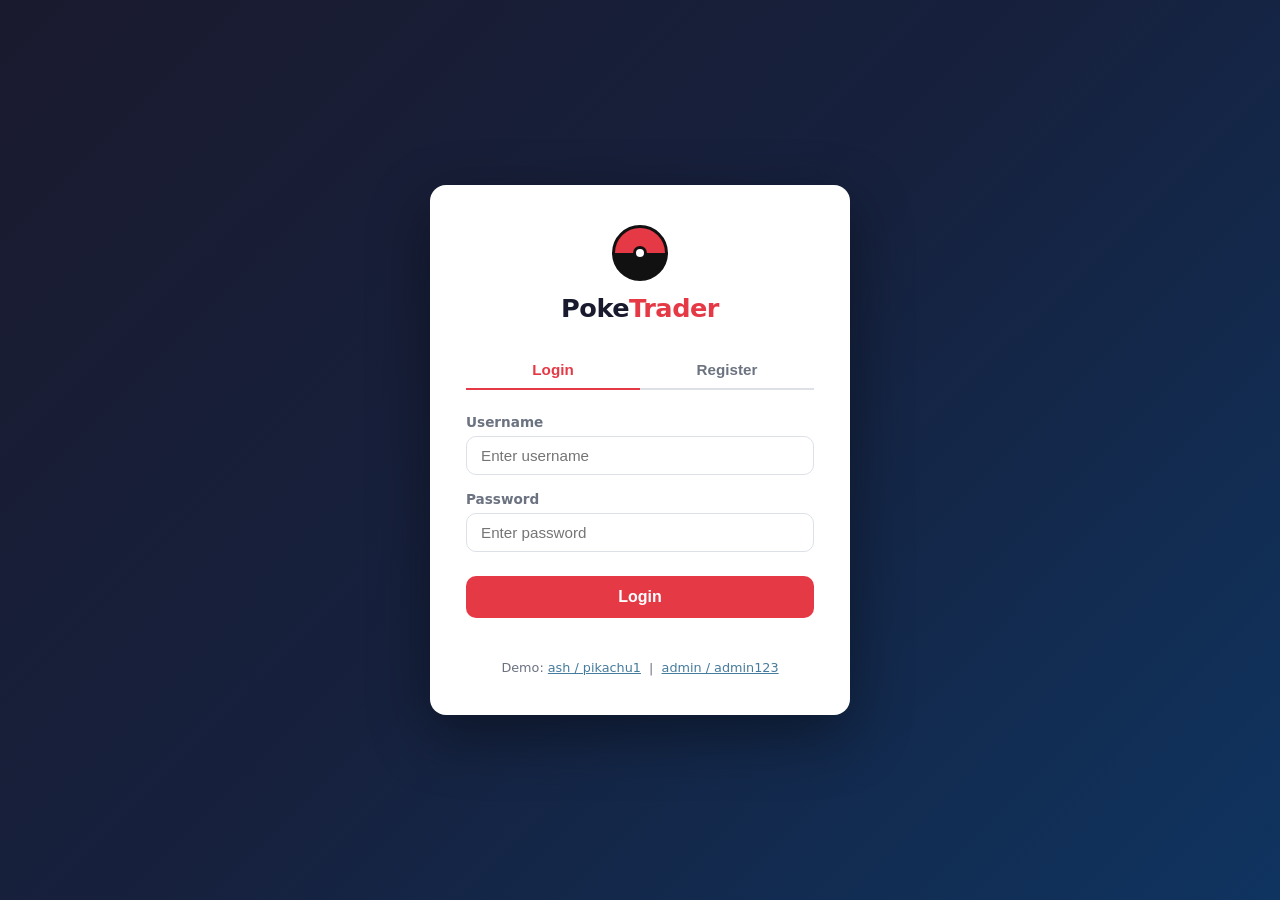
==== frontend/index.html @ fb7bc0c5 "Adding simple frontend with demo login and data display functionality" ====
<!DOCTYPE html>
<html lang="en">
<head>
  <meta charset="UTF-8">
  <meta name="viewport" content="width=device-width, initial-scale=1.0">
  <title>PokeTrader — Login</title>
  <link rel="stylesheet" href="style.css">
</head>
<body class="auth-page">

  <div class="auth-card">
    <div class="auth-logo">
      <div class="ball"></div>
      <h1>Poke<span>Trader</span></h1>
    </div>

    <div class="tab-row">
      <button class="tab-btn active" id="tab-login" onclick="showTab('login')">Login</button>
      <button class="tab-btn"        id="tab-reg"   onclick="showTab('register')">Register</button>
    </div>

    <!-- LOGIN FORM -->
    <form id="login-form" onsubmit="handleLogin(event)">
      <div class="form-group">
        <label>Username</label>
        <input type="text" id="login-username" placeholder="Enter username" autocomplete="username" required>
      </div>
      <div class="form-group">
        <label>Password</label>
        <input type="password" id="login-password" placeholder="Enter password" autocomplete="current-password" required>
      </div>
      <button type="submit" class="btn-primary">Login</button>
      <div class="error-msg" id="login-error"></div>
      <p class="demo-hint">Demo: <a onclick="fillDemo('ash','pikachu1')">ash / pikachu1</a> &nbsp;|&nbsp; <a onclick="fillDemo('admin','admin123')">admin / admin123</a></p>
    </form>

    <!-- REGISTER FORM -->
    <form id="register-form" class="hidden" onsubmit="handleRegister(event)">
      <div class="form-group half-row">
        <div class="form-group">
          <label>First Name</label>
          <input type="text" id="reg-first" placeholder="Ash" required>
        </div>
        <div class="form-group">
          <label>Last Name</label>
          <input type="text" id="reg-last" placeholder="Ketchum" required>
        </div>
      </div>
      <div class="form-group">
        <label>Username</label>
        <input type="text" id="reg-username" placeholder="Choose a username" required>
      </div>
      <div class="form-group">
        <label>Password <small style="font-weight:400">(min 8 chars)</small></label>
        <input type="password" id="reg-password" placeholder="Create a password" minlength="8" required>
      </div>
      <div class="form-group">
        <label>Confirm Password</label>
        <input type="password" id="reg-confirm" placeholder="Repeat password" required>
      </div>
      <button type="submit" class="btn-primary">Create Account</button>
      <div class="error-msg" id="reg-error"></div>
    </form>
  </div>

  <script src="data.js"></script>
  <script>
    // Redirect if already logged in
    if (sessionStorage.getItem('pt_user')) {
      window.location.href = 'dashboard.html';
    }

    function showTab(tab) {
      const isLogin = tab === 'login';
      document.getElementById('login-form').classList.toggle('hidden', !isLogin);
      document.getElementById('register-form').classList.toggle('hidden', isLogin);
      document.getElementById('tab-login').classList.toggle('active', isLogin);
      document.getElementById('tab-reg').classList.toggle('active', !isLogin);
    }

    function fillDemo(u, p) {
      document.getElementById('login-username').value = u;
      document.getElementById('login-password').value = p;
    }

    function handleLogin(e) {
      e.preventDefault();
      const username = document.getElementById('login-username').value.trim();
      const password = document.getElementById('login-password').value;
      const errEl = document.getElementById('login-error');
      errEl.textContent = '';

      // In production: POST /api/auth/login  { username, password }
      const user = MOCK_USERS.find(u => u.username === username && u.password === password);
      if (!user) {
        errEl.textContent = 'Invalid username or password.';
        return;
      }

      // Store session (in production: store JWT token from API response)
      sessionStorage.setItem('pt_user', JSON.stringify({
        id: user.id, username: user.username,
        firstName: user.firstName, lastName: user.lastName, role: user.role
      }));
      // Initialize an empty collection for this user if none exists
      if (!localStorage.getItem(`pt_collection_${user.id}`)) {
        localStorage.setItem(`pt_collection_${user.id}`, JSON.stringify([]));
      }
      window.location.href = 'dashboard.html';
    }

    function handleRegister(e) {
      e.preventDefault();
      const first    = document.getElementById('reg-first').value.trim();
      const last     = document.getElementById('reg-last').value.trim();
      const username = document.getElementById('reg-username').value.trim();
      const password = document.getElementById('reg-password').value;
      const confirm  = document.getElementById('reg-confirm').value;
      const errEl    = document.getElementById('reg-error');
      errEl.textContent = '';

      // Validate (mirrors DB constraints)
      if (/\d/.test(first) || /\d/.test(last)) {
        errEl.textContent = 'Names must not contain numbers.'; return;
      }
      if (password.length < 8) {
        errEl.textContent = 'Password must be at least 8 characters.'; return;
      }
      if (password !== confirm) {
        errEl.textContent = 'Passwords do not match.'; return;
      }
      if (MOCK_USERS.some(u => u.username === username)) {
        errEl.textContent = 'Username already taken.'; return;
      }

      // In production: POST /api/auth/register  { firstName, lastName, username, password }
      const newUser = { id: MOCK_USERS.length + 1, username, password, firstName: first, lastName: last, role: 'User' };
      MOCK_USERS.push(newUser);

      sessionStorage.setItem('pt_user', JSON.stringify({
        id: newUser.id, username, firstName: first, lastName: last, role: 'User'
      }));
      localStorage.setItem(`pt_collection_${newUser.id}`, JSON.stringify([]));
      window.location.href = 'dashboard.html';
    }
  </script>
</body>
</html>
---- frontend/style.css ----
*, *::before, *::after { box-sizing: border-box; margin: 0; padding: 0; }

:root {
  --fire:       #e8623a;
  --water:      #4a90d9;
  --grass:      #5aad50;
  --psychic:    #d95f8e;
  --lightning:  #e8c437;
  --fighting:   #b84040;
  --colorless:  #8a8a8a;
  --trainer:    #7b5ea7;
  --energy:     #4aa88a;

  --bg:         #f0f2f5;
  --surface:    #ffffff;
  --border:     #dde1e7;
  --text:       #1a1a2e;
  --text-muted: #6b7280;
  --accent:     #e63946;
  --accent2:    #457b9d;
  --sidebar-w:  220px;
  --radius:     10px;
}

body { font-family: 'Segoe UI', system-ui, sans-serif; background: var(--bg); color: var(--text); min-height: 100vh; }

/* ── AUTH PAGE ──────────────────────────────── */
.auth-page {
  min-height: 100vh;
  display: flex;
  align-items: center;
  justify-content: center;
  background: linear-gradient(135deg, #1a1a2e 0%, #16213e 50%, #0f3460 100%);
}

.auth-card {
  background: var(--surface);
  border-radius: 16px;
  padding: 40px 36px;
  width: 100%;
  max-width: 420px;
  box-shadow: 0 20px 60px rgba(0,0,0,.4);
}

.auth-logo {
  text-align: center;
  margin-bottom: 28px;
}
.auth-logo .ball {
  width: 56px; height: 56px;
  border-radius: 50%;
  background: linear-gradient(to bottom, var(--accent) 50%, #111 50%);
  border: 3px solid #111;
  margin: 0 auto 12px;
  position: relative;
}
.auth-logo .ball::after {
  content: '';
  position: absolute;
  width: 14px; height: 14px;
  background: #fff;
  border: 3px solid #111;
  border-radius: 50%;
  top: 50%; left: 50%;
  transform: translate(-50%, -50%);
}
.auth-logo h1 { font-size: 1.6rem; font-weight: 800; letter-spacing: -.5px; }
.auth-logo h1 span { color: var(--accent); }

.tab-row {
  display: flex;
  border-bottom: 2px solid var(--border);
  margin-bottom: 24px;
}
.tab-btn {
  flex: 1; padding: 10px; border: none; background: none; cursor: pointer;
  font-size: .95rem; font-weight: 600; color: var(--text-muted);
  transition: color .2s;
}
.tab-btn.active { color: var(--accent); border-bottom: 2px solid var(--accent); margin-bottom: -2px; }

.form-group { margin-bottom: 16px; }
.form-group label { display: block; font-size: .85rem; font-weight: 600; margin-bottom: 6px; color: var(--text-muted); }
.form-group input {
  width: 100%; padding: 10px 14px;
  border: 1.5px solid var(--border); border-radius: var(--radius);
  font-size: .95rem; outline: none; transition: border-color .2s;
}
.form-group input:focus { border-color: var(--accent2); }
.form-group.half-row { display: flex; gap: 12px; }
.form-group.half-row .form-group { flex: 1; margin-bottom: 0; }

.btn-primary {
  width: 100%; padding: 12px;
  background: var(--accent); color: #fff;
  border: none; border-radius: var(--radius);
  font-size: 1rem; font-weight: 700; cursor: pointer;
  transition: background .2s, transform .1s;
  margin-top: 8px;
}
.btn-primary:hover { background: #c0202d; }
.btn-primary:active { transform: scale(.98); }

.error-msg { color: var(--accent); font-size: .83rem; margin-top: 10px; text-align: center; min-height: 18px; }
.demo-hint { font-size: .8rem; color: var(--text-muted); text-align: center; margin-top: 14px; }
.demo-hint a { color: var(--accent2); cursor: pointer; text-decoration: underline; }

/* ── DASHBOARD LAYOUT ───────────────────────── */
.app { display: flex; min-height: 100vh; }

.sidebar {
  width: var(--sidebar-w);
  background: #1a1a2e;
  color: #c9d1d9;
  display: flex;
  flex-direction: column;
  position: fixed;
  top: 0; left: 0; bottom: 0;
  z-index: 100;
}
.sidebar-logo {
  padding: 20px 18px;
  border-bottom: 1px solid #2d2d4e;
  display: flex; align-items: center; gap: 10px;
}
.sidebar-logo .ball-sm {
  width: 28px; height: 28px; border-radius: 50%;
  background: linear-gradient(to bottom, var(--accent) 50%, #555 50%);
  border: 2px solid #888; flex-shrink: 0;
  position: relative;
}
.sidebar-logo .ball-sm::after {
  content: ''; position: absolute;
  width: 7px; height: 7px; background: #fff;
  border: 2px solid #888; border-radius: 50%;
  top: 50%; left: 50%; transform: translate(-50%, -50%);
}
.sidebar-logo span { font-weight: 800; font-size: 1.05rem; color: #fff; }

.nav-item {
  display: flex; align-items: center; gap: 10px;
  padding: 12px 18px; cursor: pointer;
  font-size: .9rem; font-weight: 500;
  transition: background .15s, color .15s;
  border-left: 3px solid transparent;
}
.nav-item:hover { background: rgba(255,255,255,.06); }
.nav-item.active { background: rgba(230,57,70,.15); color: #fff; border-left-color: var(--accent); }
.nav-item .icon { font-size: 1.1rem; }

.sidebar-user {
  margin-top: auto;
  padding: 14px 18px;
  border-top: 1px solid #2d2d4e;
  display: flex; align-items: center; gap: 10px;
}
.avatar {
  width: 34px; height: 34px; border-radius: 50%;
  background: var(--accent2); color: #fff;
  display: flex; align-items: center; justify-content: center;
  font-weight: 700; font-size: .9rem; flex-shrink: 0;
}
.sidebar-user-info { flex: 1; overflow: hidden; }
.sidebar-user-info .name { font-size: .88rem; font-weight: 600; color: #fff; white-space: nowrap; overflow: hidden; text-overflow: ellipsis; }
.sidebar-user-info .role { font-size: .75rem; color: #8b8fa8; }
.logout-btn { background: none; border: none; color: #8b8fa8; cursor: pointer; font-size: 1.1rem; padding: 4px; transition: color .2s; }
.logout-btn:hover { color: var(--accent); }

.main { margin-left: var(--sidebar-w); flex: 1; padding: 28px 32px; }

.page-header { margin-bottom: 24px; }
.page-header h2 { font-size: 1.5rem; font-weight: 800; }
.page-header p { color: var(--text-muted); font-size: .9rem; margin-top: 4px; }

/* ── CARDS & FILTERS ────────────────────────── */
.filter-bar {
  display: flex; flex-wrap: wrap; gap: 10px; align-items: center;
  margin-bottom: 20px;
}
.search-input {
  padding: 8px 14px; border: 1.5px solid var(--border);
  border-radius: 8px; font-size: .9rem; outline: none;
  min-width: 220px; transition: border-color .2s;
}
.search-input:focus { border-color: var(--accent2); }

.type-filter { display: flex; flex-wrap: wrap; gap: 6px; }
.type-chip {
  padding: 4px 12px; border-radius: 20px; border: 1.5px solid;
  font-size: .78rem; font-weight: 700; cursor: pointer;
  transition: opacity .2s, transform .1s;
  text-transform: uppercase; letter-spacing: .3px;
}
.type-chip:hover { opacity: .8; }
.type-chip.active { color: #fff !important; }
.type-chip[data-type="All"]     { border-color: var(--text); color: var(--text); }
.type-chip[data-type="All"].active { background: var(--text); }
.type-chip[data-type="Fire"]    { border-color: var(--fire);      color: var(--fire);      }
.type-chip[data-type="Fire"].active    { background: var(--fire);      }
.type-chip[data-type="Water"]   { border-color: var(--water);     color: var(--water);     }
.type-chip[data-type="Water"].active   { background: var(--water);     }
.type-chip[data-type="Grass"]   { border-color: var(--grass);     color: var(--grass);     }
.type-chip[data-type="Grass"].active   { background: var(--grass);     }
.type-chip[data-type="Psychic"] { border-color: var(--psychic);   color: var(--psychic);   }
.type-chip[data-type="Psychic"].active { background: var(--psychic);   }
.type-chip[data-type="Lightning"]{ border-color: var(--lightning); color: var(--lightning); }
.type-chip[data-type="Lightning"].active{ background: var(--lightning); }
.type-chip[data-type="Fighting"]{ border-color: var(--fighting);  color: var(--fighting);  }
.type-chip[data-type="Fighting"].active{ background: var(--fighting);  }
.type-chip[data-type="Colorless"]{ border-color: var(--colorless); color: var(--colorless); }
.type-chip[data-type="Colorless"].active{ background: var(--colorless); }
.type-chip[data-type="Trainer"] { border-color: var(--trainer);   color: var(--trainer);   }
.type-chip[data-type="Trainer"].active { background: var(--trainer);   }
.type-chip[data-type="Energy"]  { border-color: var(--energy);    color: var(--energy);    }
.type-chip[data-type="Energy"].active  { background: var(--energy);    }

.results-count { font-size: .83rem; color: var(--text-muted); margin-bottom: 14px; }

.cards-grid {
  display: grid;
  grid-template-columns: repeat(auto-fill, minmax(170px, 1fr));
  gap: 14px;
}

.card-tile {
  background: var(--surface);
  border-radius: 12px;
  padding: 16px 14px;
  border: 1.5px solid var(--border);
  cursor: pointer;
  transition: transform .15s, box-shadow .15s, border-color .15s;
  position: relative;
  overflow: hidden;
}
.card-tile:hover { transform: translateY(-3px); box-shadow: 0 8px 24px rgba(0,0,0,.1); }
.card-tile.in-collection { border-color: var(--grass); }
.card-tile .holo-badge {
  position: absolute; top: 8px; right: 8px;
  background: linear-gradient(135deg, gold, #e63946);
  color: #fff; font-size: .65rem; font-weight: 800;
  padding: 2px 6px; border-radius: 4px; letter-spacing: .3px;
}

.card-art {
  height: 80px;
  border-radius: 8px;
  margin-bottom: 10px;
  display: flex; align-items: center; justify-content: center;
  font-size: 2.2rem;
}
.card-name { font-weight: 700; font-size: .9rem; margin-bottom: 6px; line-height: 1.2; }
.card-meta { display: flex; align-items: center; justify-content: space-between; margin-bottom: 6px; }
.hp-badge { font-size: .75rem; font-weight: 700; color: var(--text-muted); }
.hp-badge strong { color: var(--accent); }
.type-badge {
  font-size: .7rem; font-weight: 700;
  padding: 2px 8px; border-radius: 10px;
  color: #fff; text-transform: uppercase; letter-spacing: .3px;
}
.card-set { font-size: .72rem; color: var(--text-muted); }
.add-btn, .rem-btn {
  margin-top: 10px; width: 100%; padding: 6px;
  border-radius: 6px; border: none; font-size: .8rem; font-weight: 700;
  cursor: pointer; transition: background .15s;
}
.add-btn { background: #edf7ed; color: var(--grass); }
.add-btn:hover { background: var(--grass); color: #fff; }
.rem-btn { background: #fdecea; color: var(--accent); }
.rem-btn:hover { background: var(--accent); color: #fff; }

/* ── COLLECTION VIEW ────────────────────────── */
.collection-header {
  display: flex; align-items: center; justify-content: space-between;
  margin-bottom: 20px; flex-wrap: wrap; gap: 10px;
}
.collection-name { font-size: 1.1rem; font-weight: 700; }
.stats-row { display: flex; gap: 16px; flex-wrap: wrap; margin-bottom: 20px; }
.stat-card {
  background: var(--surface); border: 1.5px solid var(--border);
  border-radius: var(--radius); padding: 14px 18px; min-width: 120px;
}
.stat-card .stat-val { font-size: 1.8rem; font-weight: 800; }
.stat-card .stat-lbl { font-size: .78rem; color: var(--text-muted); margin-top: 2px; }

/* ── TRADES VIEW ────────────────────────────── */
.trade-list { display: flex; flex-direction: column; gap: 12px; }
.trade-card {
  background: var(--surface); border: 1.5px solid var(--border);
  border-radius: var(--radius); padding: 16px 20px;
  display: flex; align-items: center; gap: 16px; flex-wrap: wrap;
}
.trade-arrow { font-size: 1.4rem; color: var(--text-muted); }
.trade-side { display: flex; flex-direction: column; gap: 3px; }
.trade-side .who { font-size: .78rem; color: var(--text-muted); }
.trade-side .what { font-weight: 700; font-size: .9rem; }
.trade-actions { margin-left: auto; display: flex; gap: 8px; }
.btn-accept, .btn-deny {
  padding: 6px 14px; border-radius: 6px; border: none;
  font-size: .82rem; font-weight: 700; cursor: pointer; transition: background .15s;
}
.btn-accept { background: #edf7ed; color: var(--grass); }
.btn-accept:hover { background: var(--grass); color: #fff; }
.btn-deny { background: #fdecea; color: var(--accent); }
.btn-deny:hover { background: var(--accent); color: #fff; }
.status-pill {
  padding: 3px 10px; border-radius: 10px;
  font-size: .75rem; font-weight: 700;
}
.status-Request  { background: #fff3cd; color: #856404; }
.status-Accepted { background: #d1e7dd; color: #0f5132; }
.status-Denied   { background: #f8d7da; color: #842029; }
.status-Blocked  { background: #e2e3e5; color: #41464b; }

/* ── MODAL ──────────────────────────────────── */
.modal-overlay {
  position: fixed; inset: 0;
  background: rgba(0,0,0,.5); z-index: 200;
  display: flex; align-items: center; justify-content: center;
  opacity: 0; pointer-events: none; transition: opacity .2s;
}
.modal-overlay.open { opacity: 1; pointer-events: all; }
.modal {
  background: var(--surface); border-radius: 16px;
  padding: 28px 28px; max-width: 420px; width: 100%;
  box-shadow: 0 20px 60px rgba(0,0,0,.3);
  transform: scale(.95); transition: transform .2s;
}
.modal-overlay.open .modal { transform: scale(1); }
.modal h3 { font-size: 1.2rem; margin-bottom: 16px; }
.modal .close-btn { float: right; background: none; border: none; font-size: 1.3rem; cursor: pointer; color: var(--text-muted); margin-top: -4px; }
.modal-body { font-size: .9rem; line-height: 1.6; }
.modal-detail { display: flex; gap: 8px; margin-bottom: 6px; }
.modal-detail .lbl { font-weight: 600; min-width: 90px; color: var(--text-muted); }

/* ── EMPTY STATE ────────────────────────────── */
.empty-state { text-align: center; padding: 60px 20px; color: var(--text-muted); }
.empty-state .icon { font-size: 3rem; margin-bottom: 12px; }
.empty-state p { font-size: 1rem; }

/* ── TOAST ──────────────────────────────────── */
.toast-container { position: fixed; bottom: 24px; right: 24px; z-index: 300; display: flex; flex-direction: column; gap: 8px; }
.toast {
  background: #1a1a2e; color: #fff;
  padding: 10px 18px; border-radius: 8px;
  font-size: .88rem; box-shadow: 0 4px 14px rgba(0,0,0,.3);
  animation: slideIn .25s ease;
}
@keyframes slideIn { from { transform: translateX(40px); opacity: 0; } to { transform: translateX(0); opacity: 1; } }

/* ── HIDDEN ─────────────────────────────────── */
.hidden { display: none !important; }
.page { display: none; }
.page.active { display: block; }
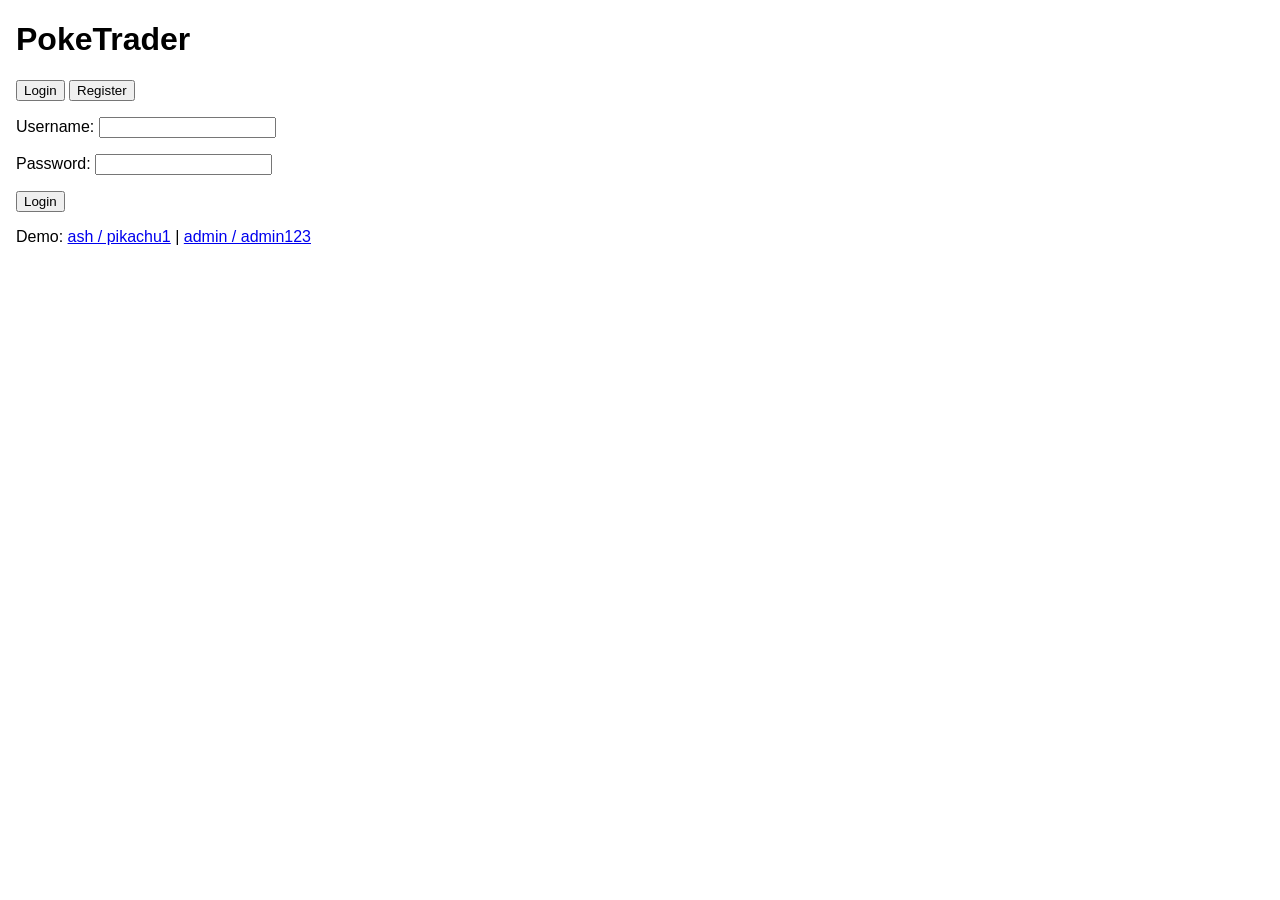
==== commit 90f5ef78: "Adding frontend using existing sql data and appropriately constructed frontend" ====
--- a/frontend/index.html
+++ b/frontend/index.html
@@ -2,147 +2,87 @@
 <html lang="en">
 <head>
   <meta charset="UTF-8">
-  <meta name="viewport" content="width=device-width, initial-scale=1.0">
   <title>PokeTrader — Login</title>
   <link rel="stylesheet" href="style.css">
 </head>
-<body class="auth-page">
+<body>
 
-  <div class="auth-card">
-    <div class="auth-logo">
-      <div class="ball"></div>
-      <h1>Poke<span>Trader</span></h1>
-    </div>
+<h1>PokeTrader</h1>
 
-    <div class="tab-row">
-      <button class="tab-btn active" id="tab-login" onclick="showTab('login')">Login</button>
-      <button class="tab-btn"        id="tab-reg"   onclick="showTab('register')">Register</button>
-    </div>
+<div>
+  <button onclick="showTab('login')">Login</button>
+  <button onclick="showTab('register')">Register</button>
+</div>
 
-    <!-- LOGIN FORM -->
-    <form id="login-form" onsubmit="handleLogin(event)">
-      <div class="form-group">
-        <label>Username</label>
-        <input type="text" id="login-username" placeholder="Enter username" autocomplete="username" required>
-      </div>
-      <div class="form-group">
-        <label>Password</label>
-        <input type="password" id="login-password" placeholder="Enter password" autocomplete="current-password" required>
-      </div>
-      <button type="submit" class="btn-primary">Login</button>
-      <div class="error-msg" id="login-error"></div>
-      <p class="demo-hint">Demo: <a onclick="fillDemo('ash','pikachu1')">ash / pikachu1</a> &nbsp;|&nbsp; <a onclick="fillDemo('admin','admin123')">admin / admin123</a></p>
-    </form>
+<form id="login-form" onsubmit="handleLogin(event)">
+  <p><label>Username: <input type="text" id="login-username" required></label></p>
+  <p><label>Password: <input type="password" id="login-password" required></label></p>
+  <p><button type="submit">Login</button></p>
+  <p id="login-error" style="color:red"></p>
+  <p>Demo: <a href="#" onclick="fillDemo('ash','pikachu1')">ash / pikachu1</a> | <a href="#" onclick="fillDemo('admin','admin123')">admin / admin123</a></p>
+</form>
 
-    <!-- REGISTER FORM -->
-    <form id="register-form" class="hidden" onsubmit="handleRegister(event)">
-      <div class="form-group half-row">
-        <div class="form-group">
-          <label>First Name</label>
-          <input type="text" id="reg-first" placeholder="Ash" required>
-        </div>
-        <div class="form-group">
-          <label>Last Name</label>
-          <input type="text" id="reg-last" placeholder="Ketchum" required>
-        </div>
-      </div>
-      <div class="form-group">
-        <label>Username</label>
-        <input type="text" id="reg-username" placeholder="Choose a username" required>
-      </div>
-      <div class="form-group">
-        <label>Password <small style="font-weight:400">(min 8 chars)</small></label>
-        <input type="password" id="reg-password" placeholder="Create a password" minlength="8" required>
-      </div>
-      <div class="form-group">
-        <label>Confirm Password</label>
-        <input type="password" id="reg-confirm" placeholder="Repeat password" required>
-      </div>
-      <button type="submit" class="btn-primary">Create Account</button>
-      <div class="error-msg" id="reg-error"></div>
-    </form>
-  </div>
+<form id="register-form" class="hidden" onsubmit="handleRegister(event)">
+  <p><label>First Name: <input type="text" id="reg-first" required></label></p>
+  <p><label>Last Name:  <input type="text" id="reg-last" required></label></p>
+  <p><label>Username:   <input type="text" id="reg-username" required></label></p>
+  <p><label>Password (min 8): <input type="password" id="reg-password" minlength="8" required></label></p>
+  <p><label>Confirm Password: <input type="password" id="reg-confirm" required></label></p>
+  <p><button type="submit">Create Account</button></p>
+  <p id="reg-error" style="color:red"></p>
+</form>
 
-  <script src="data.js"></script>
-  <script>
-    // Redirect if already logged in
-    if (sessionStorage.getItem('pt_user')) {
-      window.location.href = 'dashboard.html';
-    }
+<script>
+const MOCK_USERS = [
+  {id:1, username:'ash',   password:'pikachu1', firstName:'Ash',   lastName:'Ketchum', role:'User'},
+  {id:2, username:'admin', password:'admin123', firstName:'Admin',  lastName:'User',    role:'Admin'},
+  {id:3, username:'misty', password:'staryu99', firstName:'Misty', lastName:'Waterflower', role:'User'}
+];
 
-    function showTab(tab) {
-      const isLogin = tab === 'login';
-      document.getElementById('login-form').classList.toggle('hidden', !isLogin);
-      document.getElementById('register-form').classList.toggle('hidden', isLogin);
-      document.getElementById('tab-login').classList.toggle('active', isLogin);
-      document.getElementById('tab-reg').classList.toggle('active', !isLogin);
-    }
+if (sessionStorage.getItem('pt_user')) window.location.href = 'dashboard.html';
 
-    function fillDemo(u, p) {
-      document.getElementById('login-username').value = u;
-      document.getElementById('login-password').value = p;
-    }
+function showTab(tab) {
+  const isLogin = tab === 'login';
+  document.getElementById('login-form').classList.toggle('hidden', !isLogin);
+  document.getElementById('register-form').classList.toggle('hidden', isLogin);
+}
 
-    function handleLogin(e) {
-      e.preventDefault();
-      const username = document.getElementById('login-username').value.trim();
-      const password = document.getElementById('login-password').value;
-      const errEl = document.getElementById('login-error');
-      errEl.textContent = '';
+function fillDemo(u, p) {
+  document.getElementById('login-username').value = u;
+  document.getElementById('login-password').value = p;
+}
 
-      // In production: POST /api/auth/login  { username, password }
-      const user = MOCK_USERS.find(u => u.username === username && u.password === password);
-      if (!user) {
-        errEl.textContent = 'Invalid username or password.';
-        return;
-      }
+function handleLogin(e) {
+  e.preventDefault();
+  const username = document.getElementById('login-username').value.trim();
+  const password = document.getElementById('login-password').value;
+  const errEl = document.getElementById('login-error');
+  const user = MOCK_USERS.find(u => u.username === username && u.password === password);
+  if (!user) { errEl.textContent = 'Invalid username or password.'; return; }
+  sessionStorage.setItem('pt_user', JSON.stringify({id:user.id, username:user.username, firstName:user.firstName, lastName:user.lastName, role:user.role}));
+  if (!localStorage.getItem(`pt_collection_${user.id}`)) localStorage.setItem(`pt_collection_${user.id}`, JSON.stringify([]));
+  window.location.href = 'dashboard.html';
+}
 
-      // Store session (in production: store JWT token from API response)
-      sessionStorage.setItem('pt_user', JSON.stringify({
-        id: user.id, username: user.username,
-        firstName: user.firstName, lastName: user.lastName, role: user.role
-      }));
-      // Initialize an empty collection for this user if none exists
-      if (!localStorage.getItem(`pt_collection_${user.id}`)) {
-        localStorage.setItem(`pt_collection_${user.id}`, JSON.stringify([]));
-      }
-      window.location.href = 'dashboard.html';
-    }
-
-    function handleRegister(e) {
-      e.preventDefault();
-      const first    = document.getElementById('reg-first').value.trim();
-      const last     = document.getElementById('reg-last').value.trim();
-      const username = document.getElementById('reg-username').value.trim();
-      const password = document.getElementById('reg-password').value;
-      const confirm  = document.getElementById('reg-confirm').value;
-      const errEl    = document.getElementById('reg-error');
-      errEl.textContent = '';
-
-      // Validate (mirrors DB constraints)
-      if (/\d/.test(first) || /\d/.test(last)) {
-        errEl.textContent = 'Names must not contain numbers.'; return;
-      }
-      if (password.length < 8) {
-        errEl.textContent = 'Password must be at least 8 characters.'; return;
-      }
-      if (password !== confirm) {
-        errEl.textContent = 'Passwords do not match.'; return;
-      }
-      if (MOCK_USERS.some(u => u.username === username)) {
-        errEl.textContent = 'Username already taken.'; return;
-      }
-
-      // In production: POST /api/auth/register  { firstName, lastName, username, password }
-      const newUser = { id: MOCK_USERS.length + 1, username, password, firstName: first, lastName: last, role: 'User' };
-      MOCK_USERS.push(newUser);
-
-      sessionStorage.setItem('pt_user', JSON.stringify({
-        id: newUser.id, username, firstName: first, lastName: last, role: 'User'
-      }));
-      localStorage.setItem(`pt_collection_${newUser.id}`, JSON.stringify([]));
-      window.location.href = 'dashboard.html';
-    }
-  </script>
+function handleRegister(e) {
+  e.preventDefault();
+  const first = document.getElementById('reg-first').value.trim();
+  const last  = document.getElementById('reg-last').value.trim();
+  const username = document.getElementById('reg-username').value.trim();
+  const password = document.getElementById('reg-password').value;
+  const confirm  = document.getElementById('reg-confirm').value;
+  const errEl = document.getElementById('reg-error');
+  errEl.textContent = '';
+  if (/\d/.test(first) || /\d/.test(last)) { errEl.textContent = 'Names must not contain numbers.'; return; }
+  if (password.length < 8) { errEl.textContent = 'Password must be at least 8 characters.'; return; }
+  if (password !== confirm) { errEl.textContent = 'Passwords do not match.'; return; }
+  if (MOCK_USERS.some(u => u.username === username)) { errEl.textContent = 'Username already taken.'; return; }
+  const newUser = {id: MOCK_USERS.length + 1, username, password, firstName: first, lastName: last, role: 'User'};
+  MOCK_USERS.push(newUser);
+  sessionStorage.setItem('pt_user', JSON.stringify({id:newUser.id, username, firstName:first, lastName:last, role:'User'}));
+  localStorage.setItem(`pt_collection_${newUser.id}`, JSON.stringify([]));
+  window.location.href = 'dashboard.html';
+}
+</script>
 </body>
 </html>
--- a/frontend/style.css
+++ b/frontend/style.css
@@ -1,353 +1,9 @@
-*, *::before, *::after { box-sizing: border-box; margin: 0; padding: 0; }
-
-:root {
-  --fire:       #e8623a;
-  --water:      #4a90d9;
-  --grass:      #5aad50;
-  --psychic:    #d95f8e;
-  --lightning:  #e8c437;
-  --fighting:   #b84040;
-  --colorless:  #8a8a8a;
-  --trainer:    #7b5ea7;
-  --energy:     #4aa88a;
-
-  --bg:         #f0f2f5;
-  --surface:    #ffffff;
-  --border:     #dde1e7;
-  --text:       #1a1a2e;
-  --text-muted: #6b7280;
-  --accent:     #e63946;
-  --accent2:    #457b9d;
-  --sidebar-w:  220px;
-  --radius:     10px;
-}
-
-body { font-family: 'Segoe UI', system-ui, sans-serif; background: var(--bg); color: var(--text); min-height: 100vh; }
-
-/* ── AUTH PAGE ──────────────────────────────── */
-.auth-page {
-  min-height: 100vh;
-  display: flex;
-  align-items: center;
-  justify-content: center;
-  background: linear-gradient(135deg, #1a1a2e 0%, #16213e 50%, #0f3460 100%);
-}
-
-.auth-card {
-  background: var(--surface);
-  border-radius: 16px;
-  padding: 40px 36px;
-  width: 100%;
-  max-width: 420px;
-  box-shadow: 0 20px 60px rgba(0,0,0,.4);
-}
-
-.auth-logo {
-  text-align: center;
-  margin-bottom: 28px;
-}
-.auth-logo .ball {
-  width: 56px; height: 56px;
-  border-radius: 50%;
-  background: linear-gradient(to bottom, var(--accent) 50%, #111 50%);
-  border: 3px solid #111;
-  margin: 0 auto 12px;
-  position: relative;
-}
-.auth-logo .ball::after {
-  content: '';
-  position: absolute;
-  width: 14px; height: 14px;
-  background: #fff;
-  border: 3px solid #111;
-  border-radius: 50%;
-  top: 50%; left: 50%;
-  transform: translate(-50%, -50%);
-}
-.auth-logo h1 { font-size: 1.6rem; font-weight: 800; letter-spacing: -.5px; }
-.auth-logo h1 span { color: var(--accent); }
-
-.tab-row {
-  display: flex;
-  border-bottom: 2px solid var(--border);
-  margin-bottom: 24px;
-}
-.tab-btn {
-  flex: 1; padding: 10px; border: none; background: none; cursor: pointer;
-  font-size: .95rem; font-weight: 600; color: var(--text-muted);
-  transition: color .2s;
-}
-.tab-btn.active { color: var(--accent); border-bottom: 2px solid var(--accent); margin-bottom: -2px; }
-
-.form-group { margin-bottom: 16px; }
-.form-group label { display: block; font-size: .85rem; font-weight: 600; margin-bottom: 6px; color: var(--text-muted); }
-.form-group input {
-  width: 100%; padding: 10px 14px;
-  border: 1.5px solid var(--border); border-radius: var(--radius);
-  font-size: .95rem; outline: none; transition: border-color .2s;
-}
-.form-group input:focus { border-color: var(--accent2); }
-.form-group.half-row { display: flex; gap: 12px; }
-.form-group.half-row .form-group { flex: 1; margin-bottom: 0; }
-
-.btn-primary {
-  width: 100%; padding: 12px;
-  background: var(--accent); color: #fff;
-  border: none; border-radius: var(--radius);
-  font-size: 1rem; font-weight: 700; cursor: pointer;
-  transition: background .2s, transform .1s;
-  margin-top: 8px;
-}
-.btn-primary:hover { background: #c0202d; }
-.btn-primary:active { transform: scale(.98); }
-
-.error-msg { color: var(--accent); font-size: .83rem; margin-top: 10px; text-align: center; min-height: 18px; }
-.demo-hint { font-size: .8rem; color: var(--text-muted); text-align: center; margin-top: 14px; }
-.demo-hint a { color: var(--accent2); cursor: pointer; text-decoration: underline; }
-
-/* ── DASHBOARD LAYOUT ───────────────────────── */
-.app { display: flex; min-height: 100vh; }
-
-.sidebar {
-  width: var(--sidebar-w);
-  background: #1a1a2e;
-  color: #c9d1d9;
-  display: flex;
-  flex-direction: column;
-  position: fixed;
-  top: 0; left: 0; bottom: 0;
-  z-index: 100;
-}
-.sidebar-logo {
-  padding: 20px 18px;
-  border-bottom: 1px solid #2d2d4e;
-  display: flex; align-items: center; gap: 10px;
-}
-.sidebar-logo .ball-sm {
-  width: 28px; height: 28px; border-radius: 50%;
-  background: linear-gradient(to bottom, var(--accent) 50%, #555 50%);
-  border: 2px solid #888; flex-shrink: 0;
-  position: relative;
-}
-.sidebar-logo .ball-sm::after {
-  content: ''; position: absolute;
-  width: 7px; height: 7px; background: #fff;
-  border: 2px solid #888; border-radius: 50%;
-  top: 50%; left: 50%; transform: translate(-50%, -50%);
-}
-.sidebar-logo span { font-weight: 800; font-size: 1.05rem; color: #fff; }
-
-.nav-item {
-  display: flex; align-items: center; gap: 10px;
-  padding: 12px 18px; cursor: pointer;
-  font-size: .9rem; font-weight: 500;
-  transition: background .15s, color .15s;
-  border-left: 3px solid transparent;
-}
-.nav-item:hover { background: rgba(255,255,255,.06); }
-.nav-item.active { background: rgba(230,57,70,.15); color: #fff; border-left-color: var(--accent); }
-.nav-item .icon { font-size: 1.1rem; }
-
-.sidebar-user {
-  margin-top: auto;
-  padding: 14px 18px;
-  border-top: 1px solid #2d2d4e;
-  display: flex; align-items: center; gap: 10px;
-}
-.avatar {
-  width: 34px; height: 34px; border-radius: 50%;
-  background: var(--accent2); color: #fff;
-  display: flex; align-items: center; justify-content: center;
-  font-weight: 700; font-size: .9rem; flex-shrink: 0;
-}
-.sidebar-user-info { flex: 1; overflow: hidden; }
-.sidebar-user-info .name { font-size: .88rem; font-weight: 600; color: #fff; white-space: nowrap; overflow: hidden; text-overflow: ellipsis; }
-.sidebar-user-info .role { font-size: .75rem; color: #8b8fa8; }
-.logout-btn { background: none; border: none; color: #8b8fa8; cursor: pointer; font-size: 1.1rem; padding: 4px; transition: color .2s; }
-.logout-btn:hover { color: var(--accent); }
-
-.main { margin-left: var(--sidebar-w); flex: 1; padding: 28px 32px; }
-
-.page-header { margin-bottom: 24px; }
-.page-header h2 { font-size: 1.5rem; font-weight: 800; }
-.page-header p { color: var(--text-muted); font-size: .9rem; margin-top: 4px; }
-
-/* ── CARDS & FILTERS ────────────────────────── */
-.filter-bar {
-  display: flex; flex-wrap: wrap; gap: 10px; align-items: center;
-  margin-bottom: 20px;
-}
-.search-input {
-  padding: 8px 14px; border: 1.5px solid var(--border);
-  border-radius: 8px; font-size: .9rem; outline: none;
-  min-width: 220px; transition: border-color .2s;
-}
-.search-input:focus { border-color: var(--accent2); }
-
-.type-filter { display: flex; flex-wrap: wrap; gap: 6px; }
-.type-chip {
-  padding: 4px 12px; border-radius: 20px; border: 1.5px solid;
-  font-size: .78rem; font-weight: 700; cursor: pointer;
-  transition: opacity .2s, transform .1s;
-  text-transform: uppercase; letter-spacing: .3px;
-}
-.type-chip:hover { opacity: .8; }
-.type-chip.active { color: #fff !important; }
-.type-chip[data-type="All"]     { border-color: var(--text); color: var(--text); }
-.type-chip[data-type="All"].active { background: var(--text); }
-.type-chip[data-type="Fire"]    { border-color: var(--fire);      color: var(--fire);      }
-.type-chip[data-type="Fire"].active    { background: var(--fire);      }
-.type-chip[data-type="Water"]   { border-color: var(--water);     color: var(--water);     }
-.type-chip[data-type="Water"].active   { background: var(--water);     }
-.type-chip[data-type="Grass"]   { border-color: var(--grass);     color: var(--grass);     }
-.type-chip[data-type="Grass"].active   { background: var(--grass);     }
-.type-chip[data-type="Psychic"] { border-color: var(--psychic);   color: var(--psychic);   }
-.type-chip[data-type="Psychic"].active { background: var(--psychic);   }
-.type-chip[data-type="Lightning"]{ border-color: var(--lightning); color: var(--lightning); }
-.type-chip[data-type="Lightning"].active{ background: var(--lightning); }
-.type-chip[data-type="Fighting"]{ border-color: var(--fighting);  color: var(--fighting);  }
-.type-chip[data-type="Fighting"].active{ background: var(--fighting);  }
-.type-chip[data-type="Colorless"]{ border-color: var(--colorless); color: var(--colorless); }
-.type-chip[data-type="Colorless"].active{ background: var(--colorless); }
-.type-chip[data-type="Trainer"] { border-color: var(--trainer);   color: var(--trainer);   }
-.type-chip[data-type="Trainer"].active { background: var(--trainer);   }
-.type-chip[data-type="Energy"]  { border-color: var(--energy);    color: var(--energy);    }
-.type-chip[data-type="Energy"].active  { background: var(--energy);    }
-
-.results-count { font-size: .83rem; color: var(--text-muted); margin-bottom: 14px; }
-
-.cards-grid {
-  display: grid;
-  grid-template-columns: repeat(auto-fill, minmax(170px, 1fr));
-  gap: 14px;
-}
-
-.card-tile {
-  background: var(--surface);
-  border-radius: 12px;
-  padding: 16px 14px;
-  border: 1.5px solid var(--border);
-  cursor: pointer;
-  transition: transform .15s, box-shadow .15s, border-color .15s;
-  position: relative;
-  overflow: hidden;
-}
-.card-tile:hover { transform: translateY(-3px); box-shadow: 0 8px 24px rgba(0,0,0,.1); }
-.card-tile.in-collection { border-color: var(--grass); }
-.card-tile .holo-badge {
-  position: absolute; top: 8px; right: 8px;
-  background: linear-gradient(135deg, gold, #e63946);
-  color: #fff; font-size: .65rem; font-weight: 800;
-  padding: 2px 6px; border-radius: 4px; letter-spacing: .3px;
-}
-
-.card-art {
-  height: 80px;
-  border-radius: 8px;
-  margin-bottom: 10px;
-  display: flex; align-items: center; justify-content: center;
-  font-size: 2.2rem;
-}
-.card-name { font-weight: 700; font-size: .9rem; margin-bottom: 6px; line-height: 1.2; }
-.card-meta { display: flex; align-items: center; justify-content: space-between; margin-bottom: 6px; }
-.hp-badge { font-size: .75rem; font-weight: 700; color: var(--text-muted); }
-.hp-badge strong { color: var(--accent); }
-.type-badge {
-  font-size: .7rem; font-weight: 700;
-  padding: 2px 8px; border-radius: 10px;
-  color: #fff; text-transform: uppercase; letter-spacing: .3px;
-}
-.card-set { font-size: .72rem; color: var(--text-muted); }
-.add-btn, .rem-btn {
-  margin-top: 10px; width: 100%; padding: 6px;
-  border-radius: 6px; border: none; font-size: .8rem; font-weight: 700;
-  cursor: pointer; transition: background .15s;
-}
-.add-btn { background: #edf7ed; color: var(--grass); }
-.add-btn:hover { background: var(--grass); color: #fff; }
-.rem-btn { background: #fdecea; color: var(--accent); }
-.rem-btn:hover { background: var(--accent); color: #fff; }
-
-/* ── COLLECTION VIEW ────────────────────────── */
-.collection-header {
-  display: flex; align-items: center; justify-content: space-between;
-  margin-bottom: 20px; flex-wrap: wrap; gap: 10px;
-}
-.collection-name { font-size: 1.1rem; font-weight: 700; }
-.stats-row { display: flex; gap: 16px; flex-wrap: wrap; margin-bottom: 20px; }
-.stat-card {
-  background: var(--surface); border: 1.5px solid var(--border);
-  border-radius: var(--radius); padding: 14px 18px; min-width: 120px;
-}
-.stat-card .stat-val { font-size: 1.8rem; font-weight: 800; }
-.stat-card .stat-lbl { font-size: .78rem; color: var(--text-muted); margin-top: 2px; }
-
-/* ── TRADES VIEW ────────────────────────────── */
-.trade-list { display: flex; flex-direction: column; gap: 12px; }
-.trade-card {
-  background: var(--surface); border: 1.5px solid var(--border);
-  border-radius: var(--radius); padding: 16px 20px;
-  display: flex; align-items: center; gap: 16px; flex-wrap: wrap;
-}
-.trade-arrow { font-size: 1.4rem; color: var(--text-muted); }
-.trade-side { display: flex; flex-direction: column; gap: 3px; }
-.trade-side .who { font-size: .78rem; color: var(--text-muted); }
-.trade-side .what { font-weight: 700; font-size: .9rem; }
-.trade-actions { margin-left: auto; display: flex; gap: 8px; }
-.btn-accept, .btn-deny {
-  padding: 6px 14px; border-radius: 6px; border: none;
-  font-size: .82rem; font-weight: 700; cursor: pointer; transition: background .15s;
-}
-.btn-accept { background: #edf7ed; color: var(--grass); }
-.btn-accept:hover { background: var(--grass); color: #fff; }
-.btn-deny { background: #fdecea; color: var(--accent); }
-.btn-deny:hover { background: var(--accent); color: #fff; }
-.status-pill {
-  padding: 3px 10px; border-radius: 10px;
-  font-size: .75rem; font-weight: 700;
-}
-.status-Request  { background: #fff3cd; color: #856404; }
-.status-Accepted { background: #d1e7dd; color: #0f5132; }
-.status-Denied   { background: #f8d7da; color: #842029; }
-.status-Blocked  { background: #e2e3e5; color: #41464b; }
-
-/* ── MODAL ──────────────────────────────────── */
-.modal-overlay {
-  position: fixed; inset: 0;
-  background: rgba(0,0,0,.5); z-index: 200;
-  display: flex; align-items: center; justify-content: center;
-  opacity: 0; pointer-events: none; transition: opacity .2s;
-}
-.modal-overlay.open { opacity: 1; pointer-events: all; }
-.modal {
-  background: var(--surface); border-radius: 16px;
-  padding: 28px 28px; max-width: 420px; width: 100%;
-  box-shadow: 0 20px 60px rgba(0,0,0,.3);
-  transform: scale(.95); transition: transform .2s;
-}
-.modal-overlay.open .modal { transform: scale(1); }
-.modal h3 { font-size: 1.2rem; margin-bottom: 16px; }
-.modal .close-btn { float: right; background: none; border: none; font-size: 1.3rem; cursor: pointer; color: var(--text-muted); margin-top: -4px; }
-.modal-body { font-size: .9rem; line-height: 1.6; }
-.modal-detail { display: flex; gap: 8px; margin-bottom: 6px; }
-.modal-detail .lbl { font-weight: 600; min-width: 90px; color: var(--text-muted); }
-
-/* ── EMPTY STATE ────────────────────────────── */
-.empty-state { text-align: center; padding: 60px 20px; color: var(--text-muted); }
-.empty-state .icon { font-size: 3rem; margin-bottom: 12px; }
-.empty-state p { font-size: 1rem; }
-
-/* ── TOAST ──────────────────────────────────── */
-.toast-container { position: fixed; bottom: 24px; right: 24px; z-index: 300; display: flex; flex-direction: column; gap: 8px; }
-.toast {
-  background: #1a1a2e; color: #fff;
-  padding: 10px 18px; border-radius: 8px;
-  font-size: .88rem; box-shadow: 0 4px 14px rgba(0,0,0,.3);
-  animation: slideIn .25s ease;
-}
-@keyframes slideIn { from { transform: translateX(40px); opacity: 0; } to { transform: translateX(0); opacity: 1; } }
-
-/* ── HIDDEN ─────────────────────────────────── */
-.hidden { display: none !important; }
-.page { display: none; }
-.page.active { display: block; }
+body { font-family: sans-serif; margin: 1rem; }
+.hidden { display: none; }
+nav a { margin-right: 1rem; }
+table { border-collapse: collapse; width: 100%; }
+th, td { border: 1px solid #ccc; padding: 4px 8px; text-align: left; }
+th { background: #eee; }
+.modal-overlay { display: none; position: fixed; inset: 0; background: rgba(0,0,0,0.4); }
+.modal-overlay.open { display: flex; align-items: center; justify-content: center; }
+.modal { background: #fff; padding: 1rem; max-width: 400px; width: 100%; }
